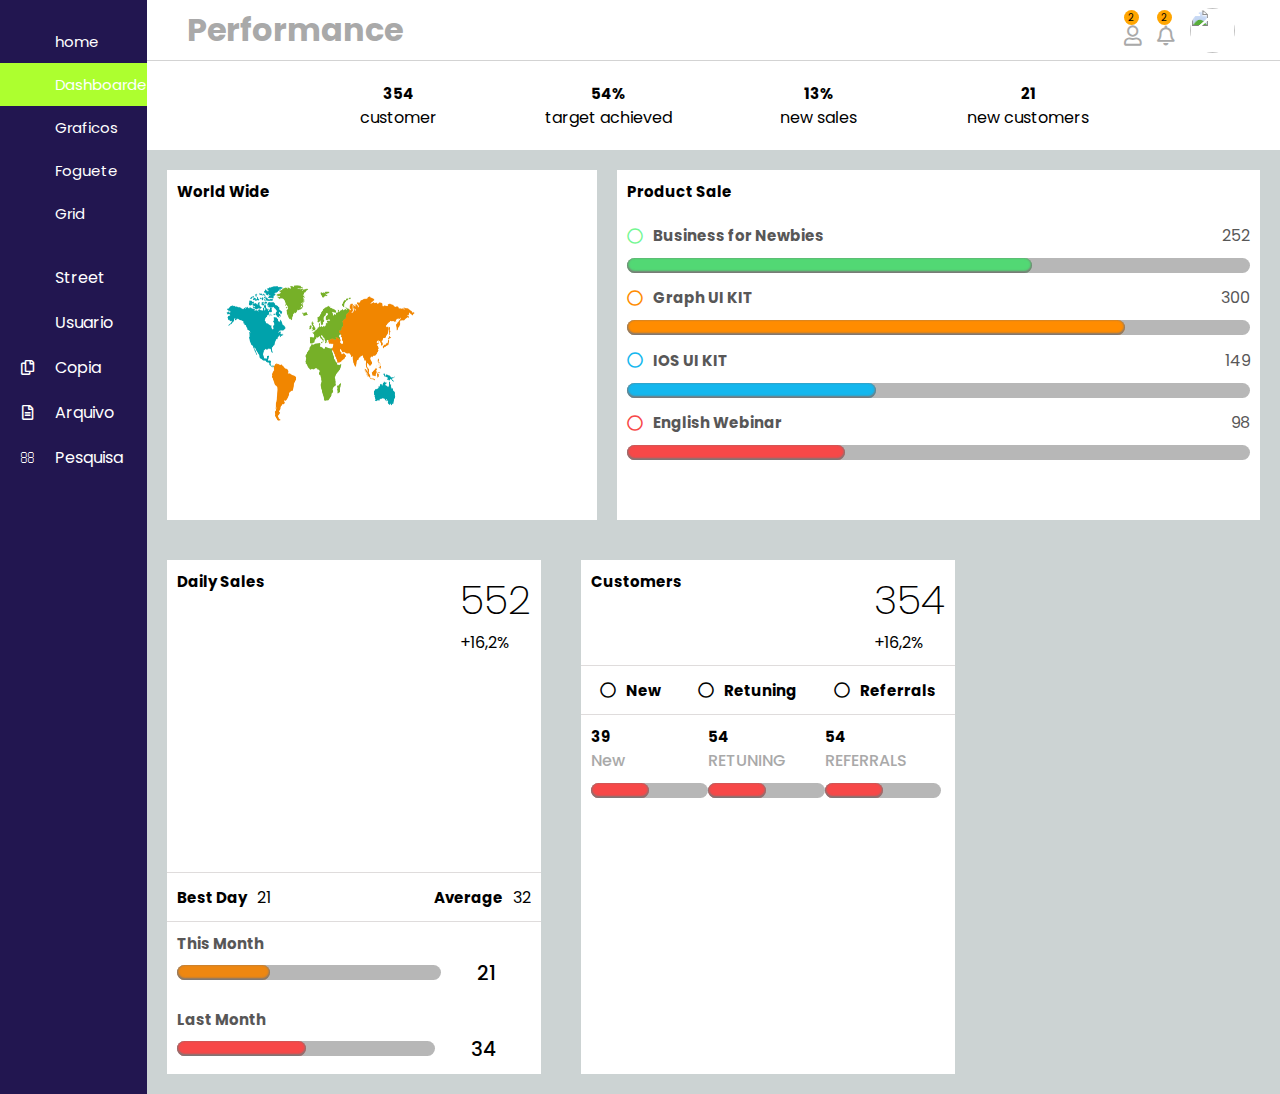
==== Final/index2.html @ ea5b945b "23/03" ====
<!DOCTYPE html>
<html lang="pt-br">
<head>
    <meta charset="UTF-8">
    <meta http-equiv="X-UA-Compatible" content="IE=edge">
    <meta name="viewport" content="width=device-width, initial-scale=1.0">   
    <link rel="stylesheet" href="https://pro.fontawesome.com/releases/v5.10.0/css/all.css">
    <link rel="stylesheet" href="CSS/style.css">
    <link rel="stylesheet" href="CSS/style2.css">
    <title>Document</title>
</head>
<body>
    <div class="global">
 <!-- BARRA DE NAVEGAÇAO LATERAL -->
          
                <nav class="nav-side-bar">
                    <ul>
                        <div class="side-icon-top">
                            <a href="index.html"><li><i class="far fa-home-lg side-icon"></i>home</li></a>
                            <a href="index2.html"><li class="ativo"><i class="far fa-tachometer-alt-fast side-icon"></i>Dashboarder</li></a>
                            <a href="#"><li><i class="far fa-chart-line side-icon"></i>Graficos</li></a>
                            <a href="#"><li><i class="far fa-rocket side-icon"></i>Foguete</li></a>
                            <a href="#"><li><i class="far fa-th side-icon"></i>Grid</li></a>
                        </div>
                        <div class="side-icon-bottom">
                            <a href="#"><li><i class="far fa-street-view side-icon"></i>Street</li></a>
                            <a href="#"><li><i class="far fa-users side-icon"></i>Usuario</li></a>
                            <a href="#"><li><i class="far fa-copy side-icon"></i>Copia</li></a>
                            <a href="#"><li><i class="far fa-file-alt side-icon"></i>Arquivo</li></a>
                            <a href="#"><li><i class="far fa-search side-icon"></i>Pesquisa</li></a>
                        </div>
                    
                    </ul>
                </nav>
            
<!-- CONTEUDO WEB -->
            <div class="geral">
                <div class="conteudo-geral">
                    <div class="cabecalho">
                        <h1>Performance</h1>
                        <div class="usuario">
                           
                                <div class="friends">
                                    <div class="convite"><i class="far fa-times"></i>
                                        <h2>Solicitações de amizade</h2>
                                        
                                    </div>
                                        <div class="amigos amigo1">
                                            <img src="" alt="">
                                            <p><strong>Carlos</strong> </p>
                                            <button>Confirmar</button>
                                            <button>Agora não</button>
                                            
                                        </div>
                                        <div class="amigos amigo2">
                                            <img src="" alt="">
                                            <p><strong>Felipe</strong>  </p>
                                            <button>Confirmar</button>
                                            <button>Agora não</button>
                                            
                                        </div>
                    
                                </div>
                                <div class="bloco-not">
                                    <div class="top-notifica">
                                        <i class="far fa-times fecha"></i>
                                    </div>
                                    
                                    <div class="mensa p-1">                                     
                                      <p><strong>Carlo</strong></p>
                                      <p>Wassup bro</p>
                                    </div>
                                    <div class="mensa p-2">
                                      
                                      <p><strong>Fernanda</strong></p>
                                      <p>typing...</p>
                                    </div>
                                  </div>
                            
                            <div class="notifica1">
                                <div class="but-not but-1"><p>2</p></div>
                                <i class="far fa-user user-not"></i>
                            </div>
                            <div class="notifica2">
                                <div class="but-not but-2"><p>2</p></div>
                                <i class="far fa-bell sino"></i>
                            </div>
                                <img src="https://img.ibxk.com.br/2019/02/17/17124052466014.jpg" alt="" width="45" height="45" class="foto-perfil">
                                <div class="configurar">
                                    <div class="configs">
                                        <i class="far fa-edit icon-p"></i>
                                        <p>Editar</p>
                                    </div>
                                    <div class="configs">
                                        <i class="far fa-cogs icon-p"></i>
                                        <p>Configurar</p>
                                    </div>
                                    <div class="configs sair">
                                        <i class="far fa-times-circle icon-p"></i>
                                        <p>SAIR</p>
                                    </div>
                                </div>
                        </div>
                    </div>
                    <div class="cabecalho2">
                        <div class="num-box">
                            <h2>354</h2>
                            <p>customer</p>
                        </div>
                        <div class="num-box">
                           <h2>54%</h2>
                           <p>target achieved</p>
                        </div>
                        <div class="num-box">
                           <h2>13%</h2>
                           <p>new sales</p>
                        </div>
                        <div class="num-box">
                           <h2>21</h2>
                           <p>new customers</p>
                        </div>
                    </div>
                <div class="caixas3 ">
                    <div class="caixa-01 box">
                        <h2>World Wide</h2>
                        <img src="img/different-colored-continental-world-map-by-Vexels.png" alt="" class="mundo">
                    </div>
                    <div class="caixa-02 box">
                        <h2 class="sale">Product Sale</h2>                      
                        <div class="cont-geral cont-1">
                            <div class="cont-texto">
                                <i class="far fa-circle"></i>
                                <h2> Business for Newbies</h2>
                                <p>252</p>
                            </div>
                            <div class="linha-externa">
                                <div class="linha-interna"></div>
                            </div>
                        </div>
                        <div class="cont-geral cont-2">
                            <div class="cont-texto">
                                <i class="far fa-circle"></i>
                                <h2> Graph UI KIT</h2>
                                <p>300</p>
                            </div>
                            <div class="linha-externa">
                                <div class="linha-interna"></div>
                            </div>
                        </div>
                        <div class="cont-geral cont-3">
                            <div class="cont-texto">
                                <i class="far fa-circle"></i>
                                <h2> IOS UI KIT</h2>
                                <p>149</p>
                            </div>
                            <div class="linha-externa">
                                <div class="linha-interna"></div>
                            </div>
                        </div>
                        <div class="cont-geral cont-4">
                            <div class="cont-texto">
                                <i class="far fa-circle"></i>
                                <h2> English Webinar</h2>
                                <p>98</p>
                            </div>
                            <div class="linha-externa">
                                <div class="linha-interna"></div>
                            </div>
                        </div>
                    </div>
                    </div>

                    <!--  GRAFICOS BOTTOM-->

                    <div class="graficos-geral">
                        <div class="grafico-1 caixa-grafico">
                            <div class="texto-grafi">
                                <h2>Daily Sales</h2>
                                <div class="grafi-num">
                                    <h5>552</h5>
                                    <p>+16,2%</p>
                                </div>
                            </div>
                            <canvas id="bar-chart" width="300" height="200"></canvas>
                            <div class="texto-bottom">
                                <h2>Best Day</h2>
                                <p>21</p>
                                <h2 id="margin-left">Average</h2>
                                <p>32</p>
                            </div>
                            <div class="bottom-linhas">
                                <div class="cont-texto cont-bottom">
                                    <h2>This Month</h2>
                                </div>
                                <div class="linha-grafi">
                                    <div class="linha-externa">
                                        <div class="linha-interna color-linha-1"></div>
                                </div>
                                <p>21</p>
                                </div>
                            </div>
                            <div class="bottom-linhas">
                                <div class="cont-texto cont-bottom">
                                    <h2>Last Month</h2>
                                </div>
                                <div class="linha-grafi">
                                    <div class="linha-externa">
                                        <div class="linha-interna color-linha-2"></div>
                                </div>
                                <p>34</p>
                                </div>
                            </div>
                        </div>
                        
                            <div class="grafico-2 caixa-grafico">
                                <div class="texto-grafi">
                                    <h2>Customers</h2>
                                    <div class="grafi-num">
                                        <h5>354</h5>
                                        <p>+16,2%</p>
                                    </div>
                                </div>
                                <div class="texto-bottom">
                                    <div class="sub-tb stb-1">
                                        <i class="far fa-circle"></i>
                                        <h2>New</h2>
                                    </div>
                                    <div class="sub-tb stb-2">
                                        <i class="far fa-circle"></i>
                                        <h2>Retuning</h2>
                                    </div>
                                    <div class="sub-tb stb-3">
                                        <i class="far fa-circle"></i>
                                        <h2>Referrals</h2>
                                    </div>    
                                </div>
                                <div class="grupo-linha">
                                   <div class="sub-g-linha">
                                       <h2>39</h2>
                                       <p>New</p>
                                       <div class="linha-grafi">
                                        <div class="linha-externa">
                                            <div class="linha-interna color-linha-2"></div>
                                    </div>
                                   </div>
                                </div>
                                    <div class="sub-g-linha">
                                        <h2>54</h2>
                                        <p>RETUNING</p>
                                        <div class="linha-grafi">
                                         <div class="linha-externa">
                                             <div class="linha-interna color-linha-2"></div>
                                     </div>
                                    </div>
                                   </div>
                                    <div class="sub-g-linha">
                                        <h2>54</h2>
                                        <p>REFERRALS</p>
                                        <div class="linha-grafi">
                                         <div class="linha-externa">
                                             <div class="linha-interna color-linha-2"></div>
                                     </div>
                                    </div>
                                   </div>
                                </div>

                            </div>


                </div> 
            </div>
        </div>
    </div>
    <script src="https://cdn.jsdelivr.net/npm/apexcharts"></script>
    <script src="https://cdnjs.cloudflare.com/ajax/libs/Chart.js/2.5.0/Chart.min.js"></script>
    <script src="javaScript/js-index2.js"></script>
    <script src="javaScript/scriptNotifi.js"></script>
</body>
</html>
---- Final/CSS/style.css ----
@import url('https://fonts.googleapis.com/css2?family=Poppins:wght@100;200;300;400;500&display=swap');

*{
    margin: 0;
    padding: 0;
    box-sizing: border-box;
    list-style: none;
    text-decoration: none;
}
body{
    background-color: rgb(204 211 211);
    font-family: poppins, sans-serif;

}
.global{
    display: flex;
}
.geral{
    display: flex; 
    width: 100%;
}
.conteudo-geral{
    width: 100%;
}
h2{
    font-size: 15px;
}

.nav-side-bar{
    width: 3%;
    background-color: rgb(34, 22, 80);
    overflow: hidden;
    white-space: nowrap;
    transition: .3s ease;
}
.nav-side-bar:hover{
    width: 13%;
}
.nav-side-bar li{
    padding: 10px;
    color: white;
}
.nav-side-bar li:hover{
    cursor: pointer;
    background-color: rgba(172, 255, 47, 0.473);
    transition: .2s ease-in-out;
    
}
.nav-side-bar li .far{
    color: white;
    width: 35px;
}
.nav-side-bar .far{
    margin-right: 10px;
    font-size: 15px;
    text-align: center;
    
}
.side-icon-top{
    margin-top: 20px;
    margin-bottom: 20px;
    font-size: 15px;
}
.ativo{
    background-color: greenyellow;
    color: black;
}

/*CONTEUDO*/

.cabecalho{
    display: flex;
    width: 100%;
    height: 60px;
    background-color: white;
    justify-content: space-between;
    align-items: center;
    text-align: center;
   
}
/* notificaçao*/
.convite{
    border-bottom: 1px solid black;
    height: 30px;
    border-radius: 10px 10px 0px 0px;
    text-align: center;
    display: flex;
    align-items: center;
}
.convite h2{
    color: rgb(73, 73, 73);
    font-size: 8px;
}
.convite .fa-times{
    color: black;
    margin-left: 10px;
}
.friends{
    background-color: rgb(153, 153, 153);
    height: 150px;
    width: 250px;
    border-radius: 10px;
    position: absolute;
    right: 8%;
    top:10%;
    border: none;
    display: none;
    
}
.amigos{
    display: flex;
    justify-content: space-between;
    padding: 10px 20px 10px 10px;
    align-items: center;
}
.friends p{
    font-size: 10px;
    color: rgb(0, 0, 0);
    margin-right: 20px;
}
.amigos:hover{
    cursor: pointer;
    background-color: darkgray;
    color: black;
}
.cabecalho h1{
    color: darkgray;
    margin-left: 40px ;
}
.amigos button{
    border: none;
    background-color: rgb(255, 255, 255);
    padding: 5px;
    cursor: pointer;
    
}
.amigos button:hover{
    background-color: blue;
    color: white;
}
.bloco-not{
    position: absolute;
    top: 7%;
    right: 8%;
    width: 200px;
    height: 150px;
    background-color: rgba(24, 24, 24, 0.913);
    border-radius: 10px;
    display: none;
}
.top-notifica{
    color: white;
}
.mensa{
    padding: 5px;
    height: 40px;
    background-color: rgba(128, 128, 128, 0.521);
    margin: 5px;
    font-size: 10px;
    text-align: start;
    border-radius: 10px;
}
.configurar{ 
    position: absolute;
    width: 150px;
    height: 120px;
    top:10%;
    background-color: rgb(0, 0, 0);
    border-radius: 10px;
    display: none;
   
}
.configs{
    font-size: 12px !important;
    display: flex;
    margin: 10px;
    align-items: flex-end;
    justify-content: space-between;
    color: darkgray;
}
.sair:hover{
    cursor: pointer;
}
/* ------  */
.usuario{
    margin-right: 4%;
    display: flex;
    align-items: center;
    justify-content: center;
}
.usuario i{
    margin-right: 15px;
    font-size: 20px ;
    color: darkgray;
}
.foto-perfil{
    border-radius: 50%;
}
.but-not{
    background-color: orange;
    width: 15px;
    height: 15px;
    border-radius: 50%;
    font-size: 10px !important;
}
.conteudo{
    padding: 10px;

}
.caixas{
    display: flex;
    flex-direction: row;
}
.caixa{
    width: 33%;
    background-color: rgb(255, 255, 255);
    padding: 10px;
    margin: 10px;
    border-radius: 10px;
}
.caixa1{
    width: 25%;
    background-color: rgb(255, 255, 255);
    padding: 10px;
    margin: 10px 20px;
    border-radius: 10px;
}
.caixas2{
    display: flex;
}
.caixas2 h2{
    font-size: 15px;
}
.caixas2 p{
    font-size: 11px;
    margin: 5px
}
.sub-caixa{
    border-top:1px solid black;
    margin-top: 15px;
    display: flex;
    justify-content: space-between;
}
.subt2 p{
    color: red;
}
/* CAIXA BLOCOS*/

.caixas3{
    display: flex;
    margin-bottom: 5%;
}
.bloco1{
    width: 50%;
    background-color: white;
    margin: 5px 20px;
    padding: 10px;
}
.head-bloco{
    display: flex;
    justify-content: space-between;
    align-items: center;
    font-size: 10px;
}
.head-bloco h2{
    color: darkgray;
    font-size: 15px;
    margin-bottom: 10px;
    
}
.linhas{
    display: flex;
    justify-content: space-between;
    align-items: center;
    font-size: 10px;
    margin-bottom: 15px;
    border-top: 1px solid black;
    height: 37px;
}
.linhas h2{
    font-size: 12px;
}
.sub-p{
    margin-right: auto;
    margin-left: 10px;
}
.linhas button{
    border: none;
    padding: 5px;
    font-family: sans-serif;
    border-radius: 5px;
    color: white;
    height: 20px;
}
.butt-p{
    font-size: 11px !important;
} 
.lin1{
    background-color: red;
}
.lin2{
    background-color: yellow;
}
.lin3{
    background-color: green;
}
.lin4{
    background-color: grey;
}
---- Final/CSS/style2.css ----
.cabecalho2{
    display: flex;
    width: 100%;
    background-color: white;
    text-align: center;
    justify-content: center;
    align-items: center;
    height: 90px;
    border-top: 1px solid lightgrey;
}
.num-box{
   margin:20px;
   width: 15%;
}
.box{
    margin: 10px;
}
.caixas3{
    display: flex;
    margin: 10px;
}
.caixa-01{
    padding: 10px;
    width: 40%;
    height: 350px;
    background-color: white;
}
.mundo{
    width: 50%;
    height: 300px;
    margin-left: 10%;   
}
/* caixa 2*/
.caixa-02{
    width: 60%;
    background-color: white;
    height: 350px;
    padding: 10px;
}
.sale{
    margin-bottom: 20px;
}
.caixa-02 i{
    margin-right: 10px;
}
.cont-geral{
    margin-bottom:2%;
    
}
.cont-texto p, .cont-texto h2{
    color:rgb(88, 87, 87);
}
.cont-texto p{
    margin-left: auto;
}
.cont-texto{
    display: flex;
    align-items: center;
}
.linha-externa{
    width: 100%;
    background-color: rgba(128, 128, 128, 0.568);
    height: 15px;
    border-radius: 15px;
    margin-top:10px;
}
.cont-1 .linha-interna{
    width: 65%;
    background-color: rgba(6, 241, 65, 0.568);
    height: 15px;
    border-radius: 15px;
    box-shadow:inset 0px -1px 2px 1px #7c7878;
}
.cont-1 i{
    color:rgba(6, 241, 65, 0.568);
}
.cont-2 .linha-interna{
    width: 80%;
    background-color: darkorange;
    height: 15px;
    border-radius: 15px;
    box-shadow:inset 0px -1px 2px 1px #7c7878;
}
.cont-2 i{
    color:darkorange;
}
.cont-3 .linha-interna{
    width: 40%;
    background-color: rgb(20, 183, 238);
    height: 15px;
    border-radius: 15px;
    box-shadow:inset 0px -1px 2px 1px #7c7878;
}
.cont-3 i{
    color:rgb(20, 183, 238);
}
.cont-4 .linha-interna{
    width: 35%;
    background-color: rgb(247, 72, 72);
    height: 15px;
    border-radius: 15px;
    box-shadow:inset 0px -1px 2px 1px #7c7878;
}
.cont-4 i{
    color:rgb(247, 72, 72);
}
/* Blocos de graficos*/
.graficos-geral{
    display: flex;
}
.caixa-grafico{
    width: 33%;
    background: white;
    margin: 20px;
}
.texto-grafi{
    display: flex;
    justify-content: space-between;
    padding: 10px;
}
.grafi-num h5{
    font-size: 40px;
    font-weight: 200;
}
.texto-bottom{
    width: 100%;
    display: flex;
    height: 50px;
    align-items: center;
    border-top: 1px solid #dfdcdc;
    border-bottom: 1px solid #dfdcdc;
}
.texto-bottom p{
    margin-left: 10px;
    margin-right: 10px;
}
.texto-bottom h2{
    margin-left: 10px;
}
#margin-left{
    margin-left: auto;
}
.bottom-linhas{
    padding: 10px;
}
.linha-grafi{
    display: flex;
    align-items: baseline;
}
.linha-grafi p{
    font-size: 20px;
    font-weight: 500;
    margin-left: 10%;
    margin-right: 10%;
}
.color-linha-1{
    width: 35%;
    background-color: rgb(238, 135, 17);
    height: 15px;
    border-radius: 15px;
    box-shadow:inset 0px -1px 2px 1px #7c7878;
}
.color-linha-2{
    width: 50%;
    background-color: rgb(247, 72, 72);
    height: 15px;
    border-radius: 15px;
    box-shadow:inset 0px -1px 2px 1px #7c7878;
}

/* grafico 2*/

.sub-tb{
    display: flex;
    align-items: center;
    margin: auto;
}
.grupo-linha{
    width: 100%;
    padding: 10px;
    display: flex;
}
.sub-g-linha{
    width: 33%;
}
.sub-g-linha p{
    font-weight: 500;
    color: darkgrey;
}
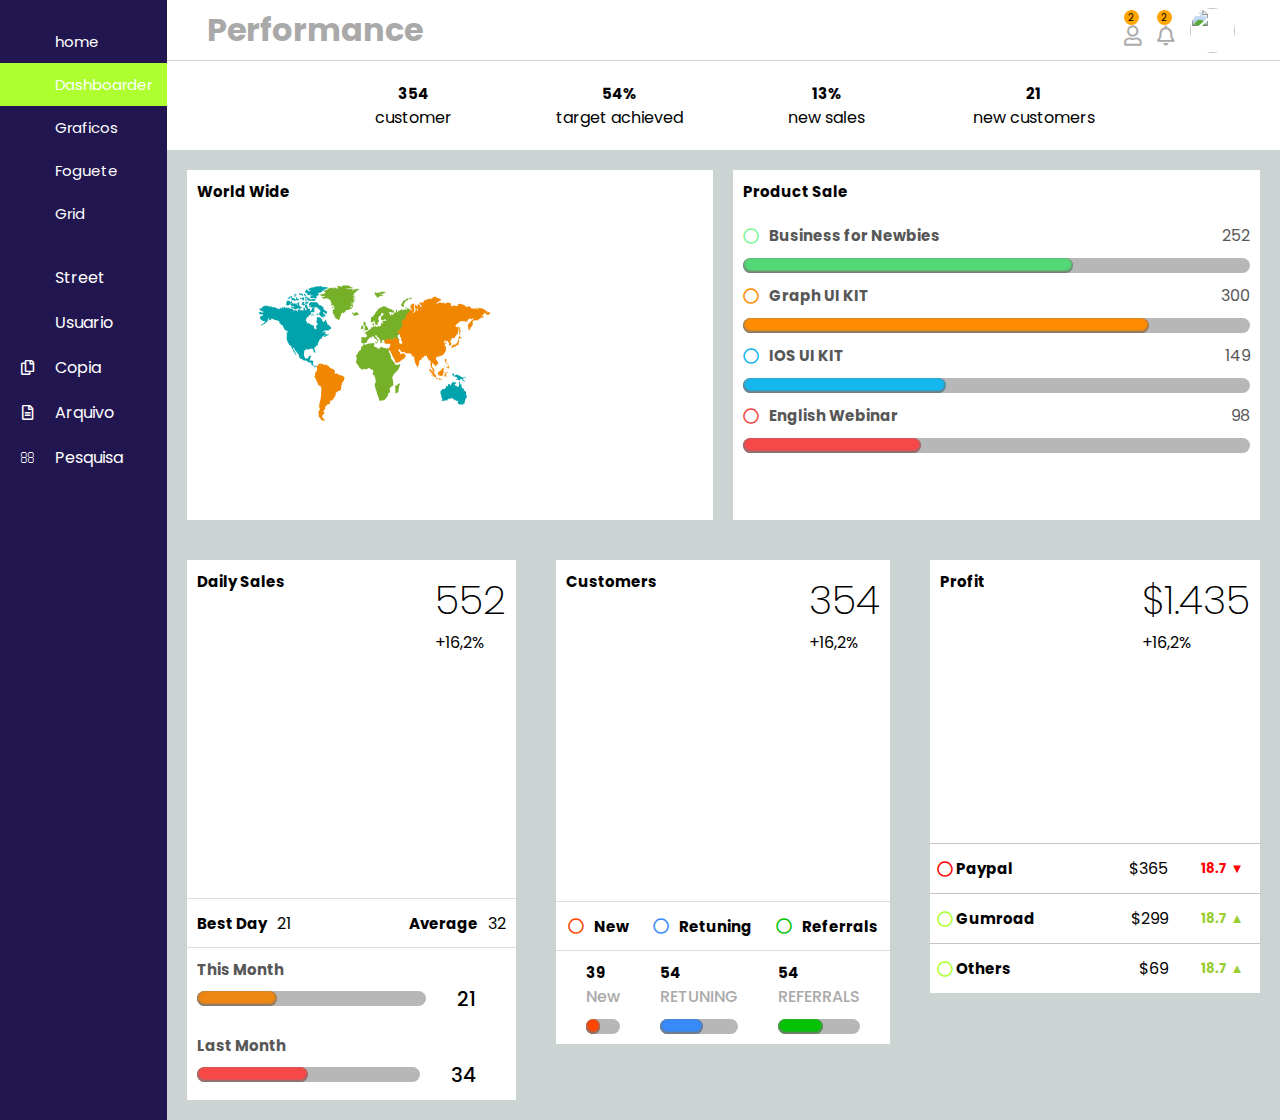
==== commit 891ca290: "24/03" ====
--- a/Final/index2.html
+++ b/Final/index2.html
@@ -220,6 +220,7 @@
                                         <p>+16,2%</p>
                                     </div>
                                 </div>
+                                <canvas id="pie-chart" width="300" height="200"></canvas>
                                 <div class="texto-bottom">
                                     <div class="sub-tb stb-1">
                                         <i class="far fa-circle"></i>
@@ -240,7 +241,7 @@
                                        <p>New</p>
                                        <div class="linha-grafi">
                                         <div class="linha-externa">
-                                            <div class="linha-interna color-linha-2"></div>
+                                            <div class="linha-interna color-linha-01"></div>
                                     </div>
                                    </div>
                                 </div>
@@ -249,7 +250,7 @@
                                         <p>RETUNING</p>
                                         <div class="linha-grafi">
                                          <div class="linha-externa">
-                                             <div class="linha-interna color-linha-2"></div>
+                                             <div class="linha-interna color-linha-02"></div>
                                      </div>
                                     </div>
                                    </div>
@@ -258,21 +259,56 @@
                                         <p>REFERRALS</p>
                                         <div class="linha-grafi">
                                          <div class="linha-externa">
-                                             <div class="linha-interna color-linha-2"></div>
+                                             <div class="linha-interna color-linha-03"></div>
                                      </div>
                                     </div>
                                    </div>
                                 </div>
 
                             </div>
+                            <div class="grafico-3 caixa-grafico">
+                                <div class="texto-grafi">
+                                    <h2>Profit</h2>
+                                    <div class="grafi-num">
+                                        <h5>$1.435</h5>
+                                        <p>+16,2%</p>
+                                    </div>
+                                </div>
+                                <!-- <canvas id="line-chart" width="800" height="450"></canvas> -->
+                                <canvas id="myChart"></canvas>
+                                <div class="coluna-texto">
+                                    <div class="agencias ag-1">
+                                        <i class="far fa-circle"></i>
+                                        <h2>Paypal</h2>
+                                        <p>$365</p>
+                                        <h5>18.7 ▼</h5>
+                                    </div>
+                                    <div class="agencias ag-2">
+                                        <i class="far fa-circle"></i>
+                                        <h2>Gumroad</h2>
+                                        <p>$299</p>
+                                        <h5>18.7 ▲</h5>
+                                    </div>
+                                    <div class="agencias ag-3">
+                                        <i class="far fa-circle"></i>
+                                        <h2>Others</h2>
+                                        <p>$69</p>
+                                        <h5>18.7 ▲</h5>
+                                    </div>
+                                    </div>
+                                </div>
+                            </div>
+
 
 
                 </div> 
             </div>
         </div>
     </div>
+    
     <script src="https://cdn.jsdelivr.net/npm/apexcharts"></script>
     <script src="https://cdnjs.cloudflare.com/ajax/libs/Chart.js/2.5.0/Chart.min.js"></script>
+    <script src="https://cdnjs.cloudflare.com/ajax/libs/Chart.js/2.9.4/Chart.min.js"></script> 
     <script src="javaScript/js-index2.js"></script>
     <script src="javaScript/scriptNotifi.js"></script>
 </body>
--- a/Final/CSS/style.css
+++ b/Final/CSS/style.css
@@ -34,7 +34,7 @@
     transition: .3s ease;
 }
 .nav-side-bar:hover{
-    width: 13%;
+    width: 15% !important;
 }
 .nav-side-bar li{
     padding: 10px;
--- a/Final/CSS/style2.css
+++ b/Final/CSS/style2.css
@@ -21,7 +21,7 @@
 }
 .caixa-01{
     padding: 10px;
-    width: 40%;
+    width: 100%;
     height: 350px;
     background-color: white;
 }
@@ -32,7 +32,7 @@
 }
 /* caixa 2*/
 .caixa-02{
-    width: 60%;
+    width: 100%;
     background-color: white;
     height: 350px;
     padding: 10px;
@@ -109,9 +109,10 @@
     display: flex;
 }
 .caixa-grafico{
-    width: 33%;
+    width: 100%;
     background: white;
     margin: 20px;
+    height: 100%;
 }
 .texto-grafi{
     display: flex;
@@ -129,6 +130,7 @@
     align-items: center;
     border-top: 1px solid #dfdcdc;
     border-bottom: 1px solid #dfdcdc;
+    margin-top: 2%;
 }
 .texto-bottom p{
     margin-left: 10px;
@@ -175,6 +177,15 @@
     align-items: center;
     margin: auto;
 }
+.stb-1 i{
+    color: #ff4500;
+}
+.stb-2 i{
+    color: #378af7;
+}
+.stb-3 i{
+    color: #04c304;
+}
 .grupo-linha{
     width: 100%;
     padding: 10px;
@@ -182,8 +193,100 @@
 }
 .sub-g-linha{
     width: 33%;
+    margin: 0px 20px;
 }
 .sub-g-linha p{
     font-weight: 500;
     color: darkgrey;
+}
+.color-linha-01{
+    height: 15px;
+    border-radius: 15px;
+    box-shadow:inset 0px -1px 2px 1px #7c7878;
+    background-color: #ff4500;
+    width: 39%;
+}
+.color-linha-02{
+    height: 15px;
+    border-radius: 15px;
+    box-shadow:inset 0px -1px 2px 1px #7c7878;
+    background-color: #378af7;
+    width: 54%;
+}
+.color-linha-03{
+    height: 15px;
+    border-radius: 15px;
+    box-shadow:inset 0px -1px 2px 1px #7c7878;
+    background-color: #04c304;
+    width: 54%;
+}
+/*grafico 3*/
+
+.coluna-texto{
+    margin-top: 2%;
+}
+.agencias{
+    display: flex;
+    justify-content: space-between;
+    align-items: center;
+    border-top: 1px solid rgb(197, 195, 195);
+    height: 50px;
+}
+.agencias h2{
+    margin-right: auto;
+    margin-left: 1%;
+}
+.agencias p{
+    margin-right: 10%;
+}
+.agencias h5{
+    margin-right: 5%;
+}
+.agencias i{
+    margin-left: 2%;
+}
+.ag-1 i{
+    color: #ff0000;
+}
+.ag-2 i{
+    color: #adff2f;
+}
+.ag-3 i{
+    color: greenyellow;
+}
+.ag-1 h5{
+    color: red;
+}
+.ag-2 h5{
+    color: yellowgreen;
+}
+.ag-3 h5{
+    color: yellowgreen;
+}
+
+/*chats*/
+
+#bar-chart{
+    width: 100% !important;
+    height: 50% !important;
+}
+#pie-chart{
+    width: 100% !important;
+    height: 50% !important;
+}
+#myChart{
+    width: 100% !important;
+    height: 50% !important;
+}
+/*Responsividade*/
+@media (max-width:1035px){
+    .graficos-geral{
+        width: 100%;
+        flex-wrap: wrap;
+    }
+}
+@media(max-width:700px){
+    .caixas3{
+     flex-wrap: wrap;  
+    }
 }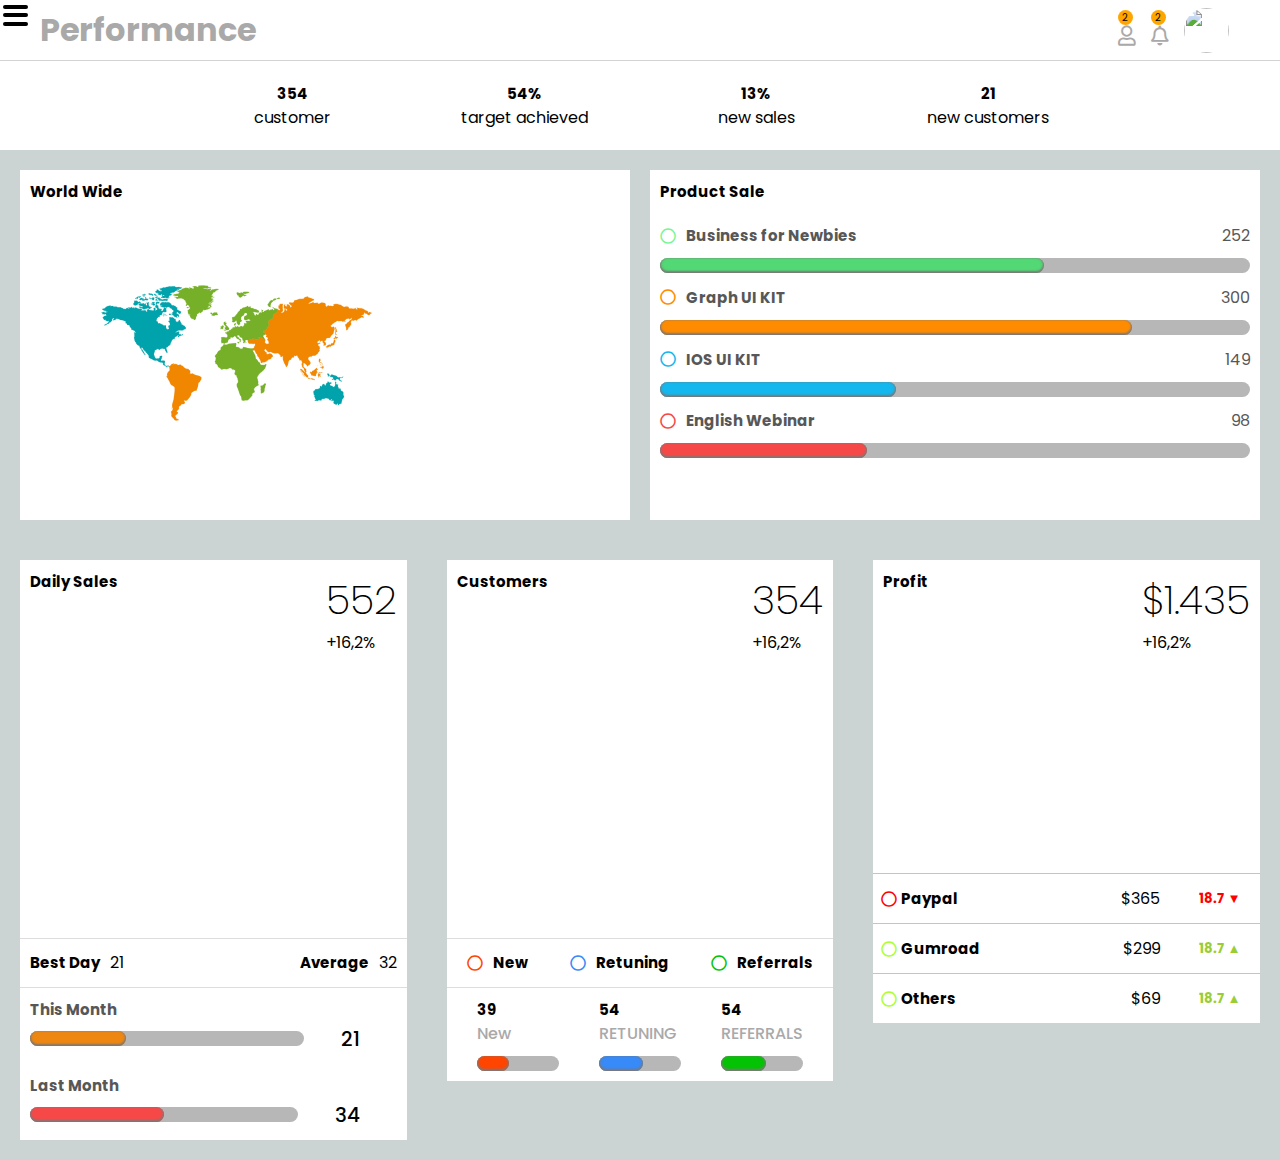
==== commit 27305aee: "25/03" ====
--- a/Final/index2.html
+++ b/Final/index2.html
@@ -13,7 +13,7 @@
     <div class="global">
  <!-- BARRA DE NAVEGAÇAO LATERAL -->
           
-                <nav class="nav-side-bar">
+                <nav class="nav-side-bar .active">
                     <ul>
                         <div class="side-icon-top">
                             <a href="index.html"><li><i class="far fa-home-lg side-icon"></i>home</li></a>
@@ -32,7 +32,16 @@
                     
                     </ul>
                 </nav>
+<!-- MENU RESPONSIVO --> 
             
+                <div class="menu-respon-geral">
+                    <div class="icon-menu-responsivo">
+                        <div class="burguer-icon"></div>
+                        <div class="burguer-icon"></div>
+                        <div class="burguer-icon"></div>
+                    </div>
+                </div>
+        
 <!-- CONTEUDO WEB -->
             <div class="geral">
                 <div class="conteudo-geral">
--- a/Final/CSS/style.css
+++ b/Final/CSS/style.css
@@ -28,7 +28,7 @@
 
 .nav-side-bar{
     width: 3%;
-    background-color: rgb(34, 22, 80);
+    background-color: #221650;
     overflow: hidden;
     white-space: nowrap;
     transition: .3s ease;
@@ -65,7 +65,38 @@
     background-color: greenyellow;
     color: black;
 }
-
+/*MENU RESPONSIVO*/
+    .side-responsiva{
+        display: none;
+        width: 3%;
+        background-color: #221650;
+        overflow: hidden;
+        white-space: nowrap;
+        position: absolute;
+    }
+    .menu-respon-geral{
+        display: none;
+        position: fixed;
+    }
+    .icon-menu-responsivo{
+        width: 30px;
+        height: 30px;
+        background-color: #ffffff;
+        position: absolute;
+        top: 1%;
+        left: 1%;
+        display: flex;
+        justify-content: space-evenly;
+        align-items: center;
+        flex-direction: column;
+        border-radius: 5px;
+    }
+    .burguer-icon{
+        width: 25px;
+        height: 4px;
+        background-color: black;
+        border-radius: 15px;
+    }
 /*CONTEUDO*/
 
 .cabecalho{
@@ -306,4 +337,15 @@
 }
 .lin4{
     background-color: grey;
+}
+/* resposividade*/
+@media (max-width:1390px){
+    .nav-side-bar{
+        display: none;
+        position: fixed;
+        min-width: 1px;
+    }
+    .menu-respon-geral{
+        display: block;
+    }
 }--- a/Final/CSS/style2.css
+++ b/Final/CSS/style2.css
@@ -112,7 +112,6 @@
     width: 100%;
     background: white;
     margin: 20px;
-    height: 100%;
 }
 .texto-grafi{
     display: flex;
@@ -279,6 +278,20 @@
     height: 50% !important;
 }
 /*Responsividade*/
+@media (max-width:1490px){
+    .caixa-grafico{
+        height: 100%;
+    }
+}
+@media (max-width:1390px){
+    .nav-side-bar{
+        position: fixed;
+        min-width: 160px;
+    }
+    .menu-respon-geral{
+        display: block;
+    }
+}
 @media (max-width:1035px){
     .graficos-geral{
         width: 100%;
@@ -289,4 +302,9 @@
     .caixas3{
      flex-wrap: wrap;  
     }
+}
+@media(max-width:390px){
+    .num-box p{
+     font-size: 11px;  
+    }
 }